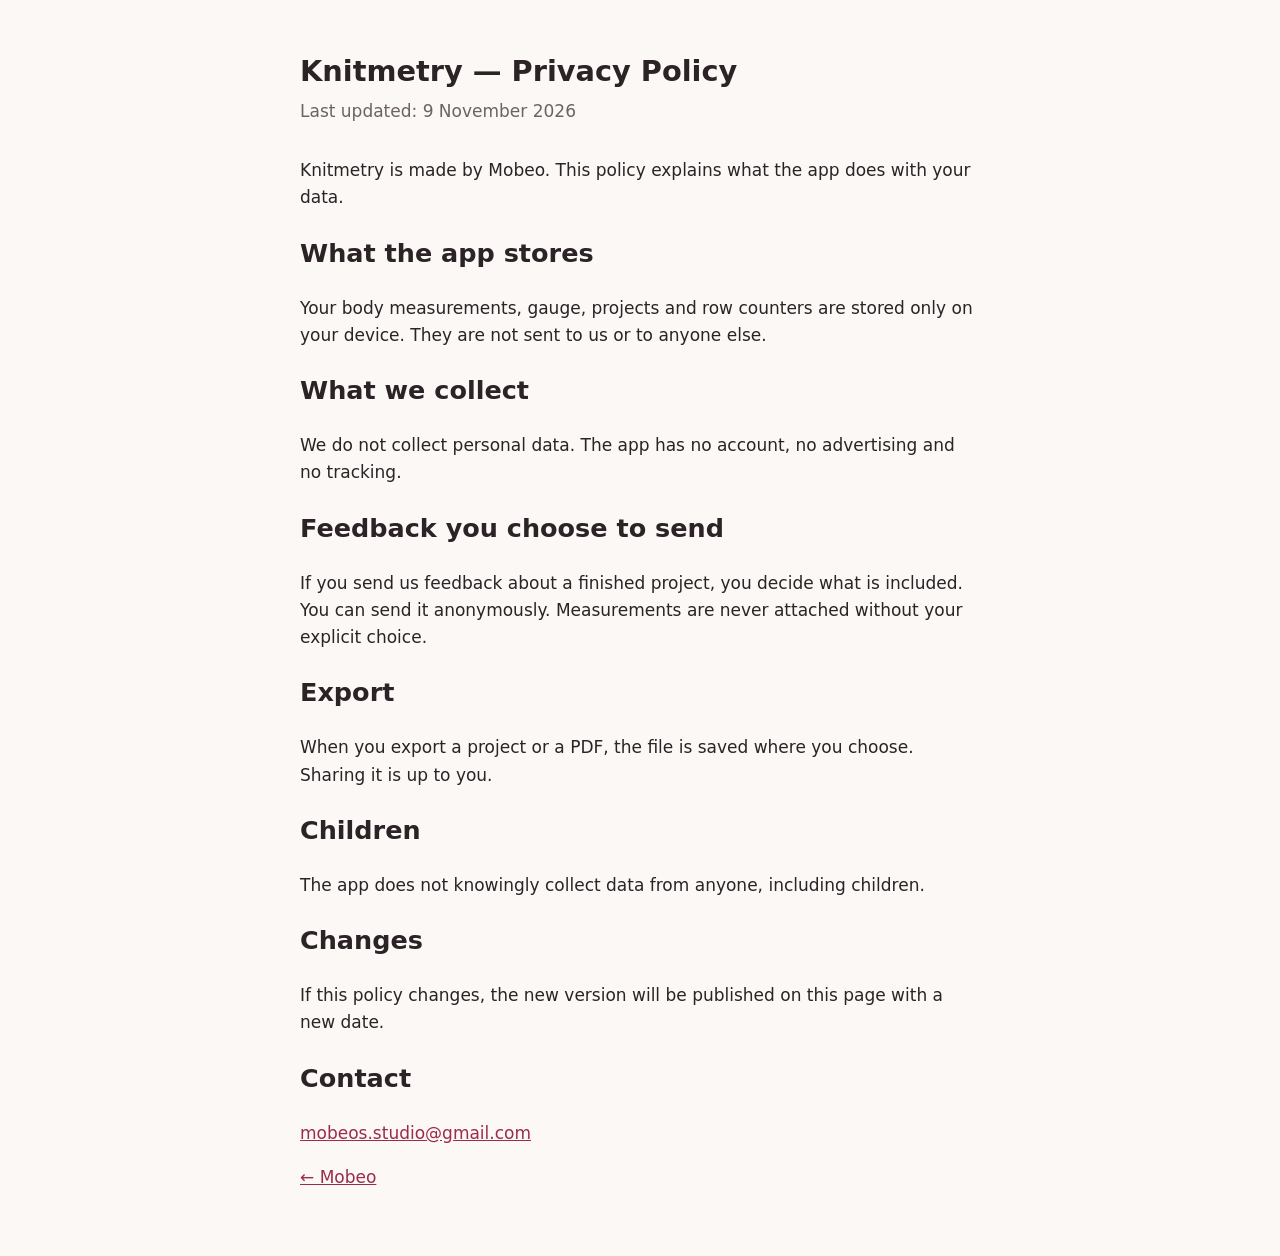
==== privacy.html @ 59f1bfa9 "Create privacy.html" ====
<!doctype html>
<html lang="en">
<head>
<meta charset="utf-8">
<meta name="viewport" content="width=device-width, initial-scale=1">
<title>Knitmetry Privacy</title>
<meta name="description" content="Privacy policy of the Knitmetry app by Mobeo.">
<style>
  :root { --bg:#fbf8f6; --fg:#2b2326; --muted:#6d6266; --accent:#9b2c4a; }
  @media (prefers-color-scheme: dark) { :root { --bg:#1d1a1b; --fg:#efe9eb; --muted:#b3a8ac; --accent:#e07a96; } }
  body { margin:0; background:var(--bg); color:var(--fg); font:17px/1.6 system-ui, -apple-system, "Segoe UI", sans-serif; }
  main { max-width:680px; margin:0 auto; padding:48px 16px; }
  h1 { font-size:1.8rem; margin:0 0 4px; }
  .date { color:var(--muted); margin:0 0 32px; }
  a { color:var(--accent); }
</style>
</head>
<body>
<main>
  <h1>Knitmetry — Privacy Policy</h1>
  <p class="date">Last updated: 9 November 2026</p>

  <p>Knitmetry is made by Mobeo. This policy explains what the app does with your data.</p>

  <h2>What the app stores</h2>
  <p>Your body measurements, gauge, projects and row counters are stored only on your device.
  They are not sent to us or to anyone else.</p>

  <h2>What we collect</h2>
  <p>We do not collect personal data. The app has no account, no advertising and no tracking.</p>

  <h2>Feedback you choose to send</h2>
  <p>If you send us feedback about a finished project, you decide what is included. You can send it
  anonymously. Measurements are never attached without your explicit choice.</p>

  <h2>Export</h2>
  <p>When you export a project or a PDF, the file is saved where you choose. Sharing it is up to you.</p>

  <h2>Children</h2>
  <p>The app does not knowingly collect data from anyone, including children.</p>

  <h2>Changes</h2>
  <p>If this policy changes, the new version will be published on this page with a new date.</p>

  <h2>Contact</h2>
  <p><a href="mailto:mobeos.studio@gmail.com">mobeos.studio@gmail.com</a></p>

  <p><a href="index.html">← Mobeo</a></p>
</main>
</body>
</html>
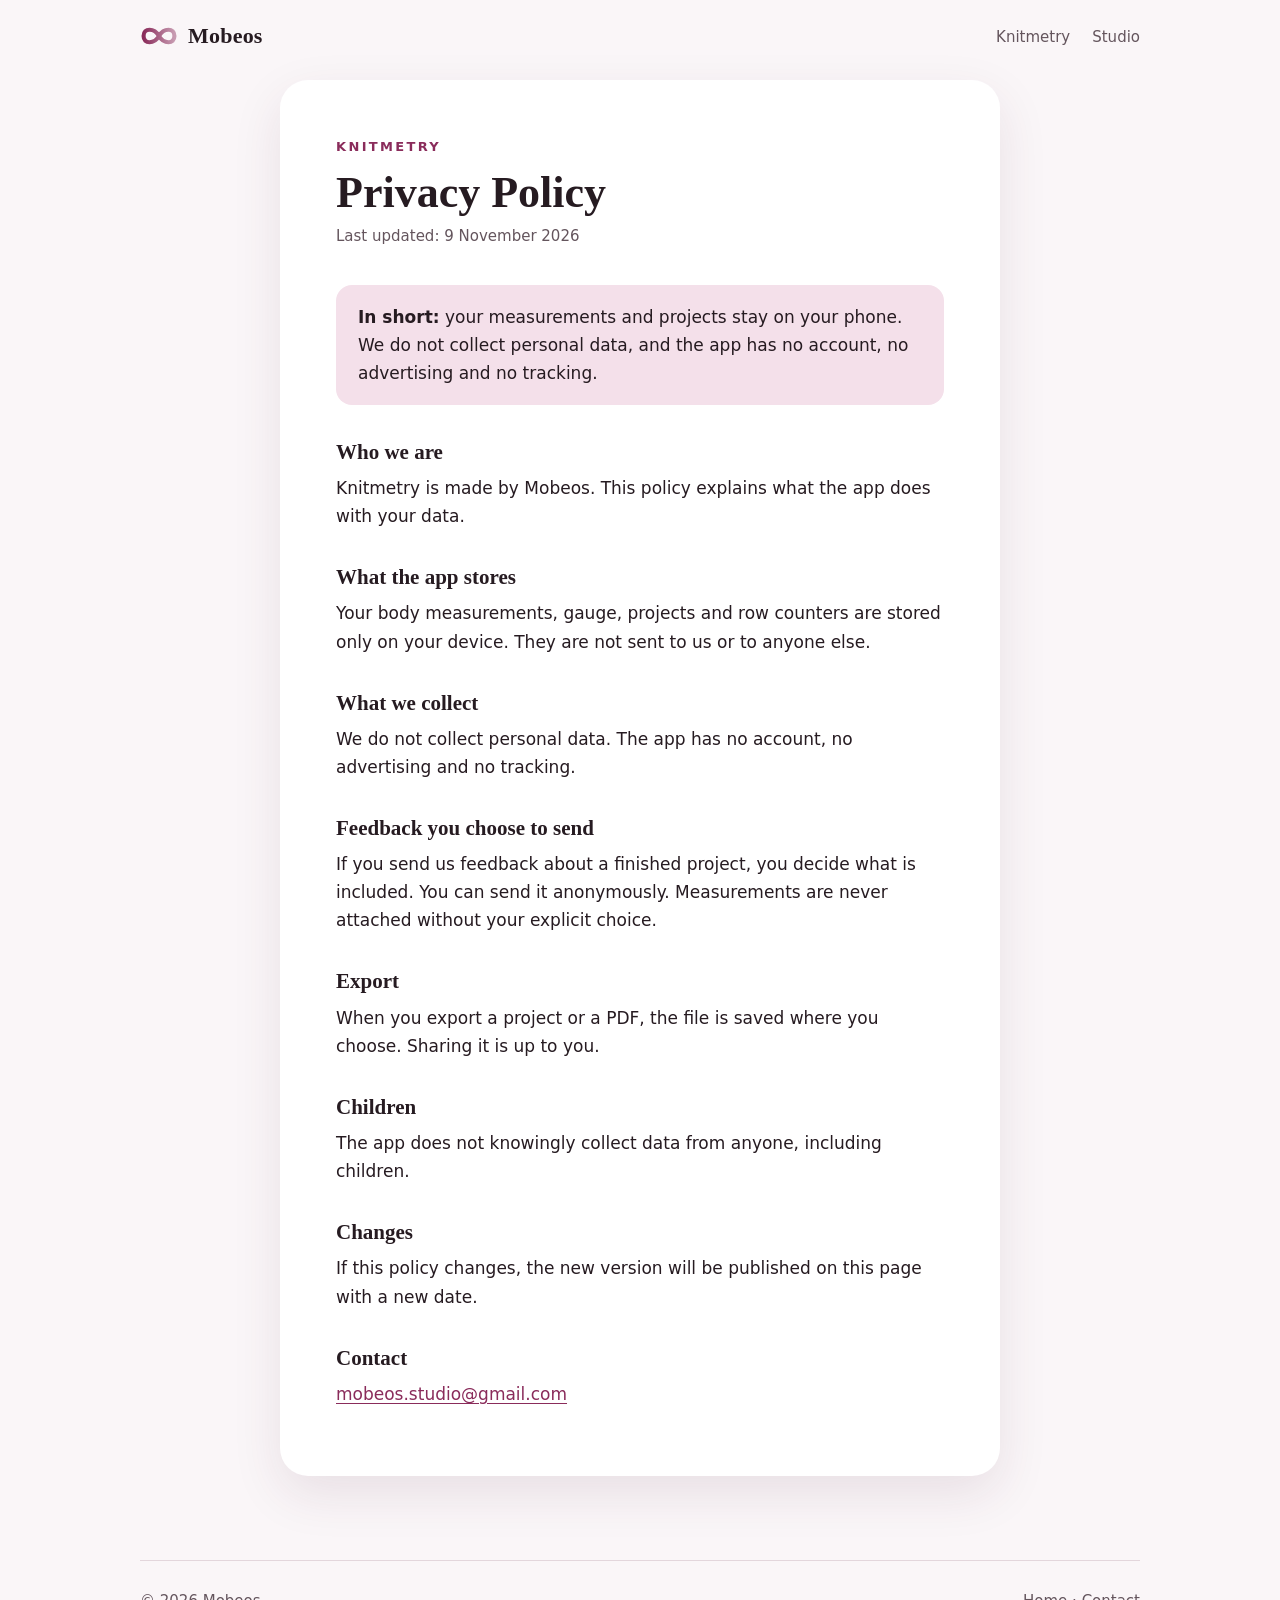
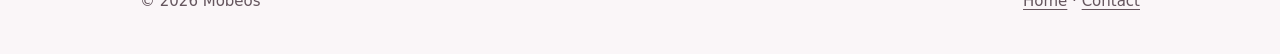
==== commit a297c8f4: "Update privacy.html" ====
--- a/privacy.html
+++ b/privacy.html
@@ -4,48 +4,63 @@
 <meta charset="utf-8">
 <meta name="viewport" content="width=device-width, initial-scale=1">
 <title>Knitmetry Privacy</title>
-<meta name="description" content="Privacy policy of the Knitmetry app by Mobeo.">
-<style>
-  :root { --bg:#fbf8f6; --fg:#2b2326; --muted:#6d6266; --accent:#9b2c4a; }
-  @media (prefers-color-scheme: dark) { :root { --bg:#1d1a1b; --fg:#efe9eb; --muted:#b3a8ac; --accent:#e07a96; } }
-  body { margin:0; background:var(--bg); color:var(--fg); font:17px/1.6 system-ui, -apple-system, "Segoe UI", sans-serif; }
-  main { max-width:680px; margin:0 auto; padding:48px 16px; }
-  h1 { font-size:1.8rem; margin:0 0 4px; }
-  .date { color:var(--muted); margin:0 0 32px; }
-  a { color:var(--accent); }
-</style>
+<meta name="description" content="Privacy policy of the Knitmetry app by Mobeos.">
+<meta name="theme-color" content="#8A2C5B">
+<link rel="icon" href="data:image/svg+xml,%3Csvg xmlns='http://www.w3.org/2000/svg' viewBox='0 0 64 40'%3E%3Cpath d='M32 20C24 6 6 6 6 20s18 14 26 0 26-14 26 0-18 14-26 0Z' fill='none' stroke='%238A2C5B' stroke-width='7' stroke-linecap='round'/%3E%3C/svg%3E">
+<link rel="stylesheet" href="style.css">
 </head>
 <body>
-<main>
-  <h1>Knitmetry — Privacy Policy</h1>
-  <p class="date">Last updated: 9 November 2026</p>
+<div class="wrap">
+  <header class="top">
+    <a class="brand" href="./" aria-label="Mobeos home">
+      <svg viewBox="0 0 64 40" aria-hidden="true">
+        <defs><linearGradient id="g" x1="0" x2="1"><stop offset="0" stop-color="var(--accent)"/><stop offset="1" stop-color="var(--accent)" stop-opacity=".45"/></linearGradient></defs>
+        <path d="M32 20C24 6 6 6 6 20s18 14 26 0 26-14 26 0-18 14-26 0Z" fill="none" stroke="url(#g)" stroke-width="7" stroke-linecap="round"/>
+      </svg>
+      Mobeos
+    </a>
+    <nav><a href="./#knitmetry">Knitmetry</a><a href="./#studio">Studio</a></nav>
+  </header>
 
-  <p>Knitmetry is made by Mobeo. This policy explains what the app does with your data.</p>
+  <main class="doc">
+    <p class="kicker">Knitmetry</p>
+    <h1>Privacy Policy</h1>
+    <p class="date">Last updated: 9 November 2026</p>
 
-  <h2>What the app stores</h2>
-  <p>Your body measurements, gauge, projects and row counters are stored only on your device.
-  They are not sent to us or to anyone else.</p>
+    <p class="summary"><strong>In short:</strong> your measurements and projects stay on your phone. We do not collect
+      personal data, and the app has no account, no advertising and no tracking.</p>
 
-  <h2>What we collect</h2>
-  <p>We do not collect personal data. The app has no account, no advertising and no tracking.</p>
+    <h2>Who we are</h2>
+    <p>Knitmetry is made by Mobeos. This policy explains what the app does with your data.</p>
 
-  <h2>Feedback you choose to send</h2>
-  <p>If you send us feedback about a finished project, you decide what is included. You can send it
-  anonymously. Measurements are never attached without your explicit choice.</p>
+    <h2>What the app stores</h2>
+    <p>Your body measurements, gauge, projects and row counters are stored only on your device.
+      They are not sent to us or to anyone else.</p>
 
-  <h2>Export</h2>
-  <p>When you export a project or a PDF, the file is saved where you choose. Sharing it is up to you.</p>
+    <h2>What we collect</h2>
+    <p>We do not collect personal data. The app has no account, no advertising and no tracking.</p>
 
-  <h2>Children</h2>
-  <p>The app does not knowingly collect data from anyone, including children.</p>
+    <h2>Feedback you choose to send</h2>
+    <p>If you send us feedback about a finished project, you decide what is included. You can send it
+      anonymously. Measurements are never attached without your explicit choice.</p>
 
-  <h2>Changes</h2>
-  <p>If this policy changes, the new version will be published on this page with a new date.</p>
+    <h2>Export</h2>
+    <p>When you export a project or a PDF, the file is saved where you choose. Sharing it is up to you.</p>
 
-  <h2>Contact</h2>
-  <p><a href="mailto:mobeos.studio@gmail.com">mobeos.studio@gmail.com</a></p>
+    <h2>Children</h2>
+    <p>The app does not knowingly collect data from anyone, including children.</p>
 
-  <p><a href="index.html">← Mobeo</a></p>
-</main>
+    <h2>Changes</h2>
+    <p>If this policy changes, the new version will be published on this page with a new date.</p>
+
+    <h2>Contact</h2>
+    <p><a href="mailto:mobeos.studio@gmail.com">mobeos.studio@gmail.com</a></p>
+  </main>
+
+  <footer>
+    <span>© 2026 Mobeos</span>
+    <span><a href="./">Home</a> · <a href="mailto:mobeos.studio@gmail.com">Contact</a></span>
+  </footer>
+</div>
 </body>
 </html>
--- a/style.css
+++ b/style.css
@@ -0,0 +1,87 @@
+:root {
+  --bg: #FAF6F8; --surface: #FFFFFF; --surface-alt: #F2EAEE; --text: #261B21; --muted: #64555D;
+  --border: #E3D6DC; --accent: #8A2C5B; --on-accent: #FFFFFF; --accent-soft: #F4E0EA; --shadow: rgba(80, 30, 55, .10);
+  --serif: Georgia, "Noto Serif", "Times New Roman", serif;
+  --sans: "Segoe UI", system-ui, -apple-system, Roboto, "Helvetica Neue", Arial, sans-serif;
+  --stitch: url("data:image/svg+xml,%3Csvg xmlns='http://www.w3.org/2000/svg' width='28' height='24' viewBox='0 0 28 24'%3E%3Cpath d='M3 3 Q8 14 14 21 Q20 14 25 3' fill='none' stroke='%238A2C5B' stroke-opacity='.10' stroke-width='3' stroke-linecap='round'/%3E%3C/svg%3E");
+}
+@media (prefers-color-scheme: dark) {
+  :root {
+    --bg: #161114; --surface: #21191D; --surface-alt: #2A2026; --text: #F3E9EE; --muted: #BBA8B2;
+    --border: #40323A; --accent: #EE97BF; --on-accent: #33101F; --accent-soft: #3D2230; --shadow: rgba(0, 0, 0, .35);
+    --stitch: url("data:image/svg+xml,%3Csvg xmlns='http://www.w3.org/2000/svg' width='28' height='24' viewBox='0 0 28 24'%3E%3Cpath d='M3 3 Q8 14 14 21 Q20 14 25 3' fill='none' stroke='%23EE97BF' stroke-opacity='.10' stroke-width='3' stroke-linecap='round'/%3E%3C/svg%3E");
+  }
+}
+* { box-sizing: border-box; }
+html { -webkit-text-size-adjust: 100%; }
+body { margin: 0; background: var(--bg); color: var(--text); font: 17px/1.65 var(--sans); }
+a { color: var(--accent); text-underline-offset: 3px; }
+.wrap { max-width: 1040px; margin: 0 auto; padding: 0 20px; }
+
+/* шапка */
+.top { display: flex; align-items: center; justify-content: space-between; padding: 22px 0; }
+.brand { display: flex; align-items: center; gap: 10px; color: var(--text); text-decoration: none;
+  font: 700 22px/1 var(--serif); letter-spacing: .01em; }
+.brand svg { width: 38px; height: 24px; }
+.top nav a { color: var(--muted); text-decoration: none; font-size: 15px; margin-left: 22px; }
+.top nav a:hover { color: var(--accent); }
+
+/* первый экран */
+.hero { position: relative; overflow: hidden; border-radius: 28px; background: var(--surface);
+  box-shadow: 0 18px 50px var(--shadow); padding: 72px 56px; margin-top: 8px; }
+.hero::after { content: ""; position: absolute; inset: 0 0 0 55%; background: var(--stitch);
+  -webkit-mask-image: linear-gradient(90deg, transparent, #000 40%); mask-image: linear-gradient(90deg, transparent, #000 40%); }
+.hero > * { position: relative; z-index: 1; }
+.kicker { font-size: 13px; font-weight: 700; letter-spacing: .18em; text-transform: uppercase; color: var(--accent); margin: 0; }
+.hero h1 { font: 700 clamp(38px, 6vw, 64px)/1.05 var(--serif); letter-spacing: -.015em; margin: 14px 0 18px; max-width: 13ch; }
+.hero h1 em { font-style: italic; color: var(--accent); }
+.lead { font-size: 19px; color: var(--muted); max-width: 46ch; margin: 0 0 30px; }
+.badge { display: inline-flex; align-items: center; gap: 10px; background: var(--accent); color: var(--on-accent);
+  border-radius: 999px; padding: 12px 22px; font-weight: 600; font-size: 15px; text-decoration: none; }
+.badge small { opacity: .8; font-weight: 400; }
+
+/* приложение */
+section { margin: 84px 0; }
+.section-title { font: 700 clamp(28px, 4vw, 38px)/1.15 var(--serif); margin: 0 0 10px; }
+.section-lead { color: var(--muted); margin: 0 0 34px; max-width: 56ch; }
+.cards { display: grid; grid-template-columns: repeat(3, 1fr); gap: 18px; }
+.card { background: var(--surface); border: 1px solid var(--border); border-radius: 20px; padding: 26px 24px; }
+.card .ico { width: 46px; height: 46px; border-radius: 14px; background: var(--accent-soft); color: var(--accent);
+  display: grid; place-items: center; margin-bottom: 16px; }
+.card .ico svg { width: 24px; height: 24px; }
+.card h3 { font: 700 20px/1.25 var(--serif); margin: 0 0 8px; }
+.card p { margin: 0; color: var(--muted); font-size: 16px; }
+
+.garments { display: flex; flex-wrap: wrap; gap: 10px; margin-top: 26px; padding: 0; list-style: none; }
+.garments li { background: var(--surface-alt); border-radius: 999px; padding: 7px 16px; font-size: 15px; }
+
+/* студия */
+.studio { display: grid; grid-template-columns: 1fr 1.3fr; gap: 40px; align-items: center;
+  background: var(--accent-soft); border-radius: 28px; padding: 48px; }
+.studio svg { width: 100%; max-width: 280px; height: auto; justify-self: center; }
+.studio p { margin: 0 0 12px; }
+
+/* подвал */
+footer { border-top: 1px solid var(--border); margin-top: 84px; padding: 28px 0 40px; color: var(--muted); font-size: 15px;
+  display: flex; flex-wrap: wrap; gap: 12px 24px; justify-content: space-between; }
+footer a { color: var(--muted); }
+
+/* политика */
+.doc { max-width: 720px; background: var(--surface); border-radius: 28px; box-shadow: 0 18px 50px var(--shadow);
+  padding: 56px; margin: 8px auto 0; }
+.doc h1 { font: 700 clamp(32px, 5vw, 44px)/1.1 var(--serif); margin: 10px 0 6px; }
+.doc .date { color: var(--muted); margin: 0 0 36px; font-size: 15px; }
+.doc h2 { font: 700 21px/1.3 var(--serif); margin: 34px 0 8px; }
+.doc p { margin: 0 0 12px; }
+.doc .summary { background: var(--accent-soft); border-radius: 16px; padding: 18px 22px; margin-bottom: 8px; }
+
+@media (max-width: 760px) {
+  .hero { padding: 44px 24px; border-radius: 22px; }
+  .hero::after { inset: 55% 0 0 0; -webkit-mask-image: linear-gradient(180deg, transparent, #000 60%); mask-image: linear-gradient(180deg, transparent, #000 60%); }
+  .cards { grid-template-columns: 1fr; }
+  .studio { grid-template-columns: 1fr; padding: 32px 24px; }
+  .studio svg { max-width: 200px; }
+  .doc { padding: 34px 22px; border-radius: 22px; }
+  .top nav a { margin-left: 14px; }
+  section { margin: 60px 0; }
+}
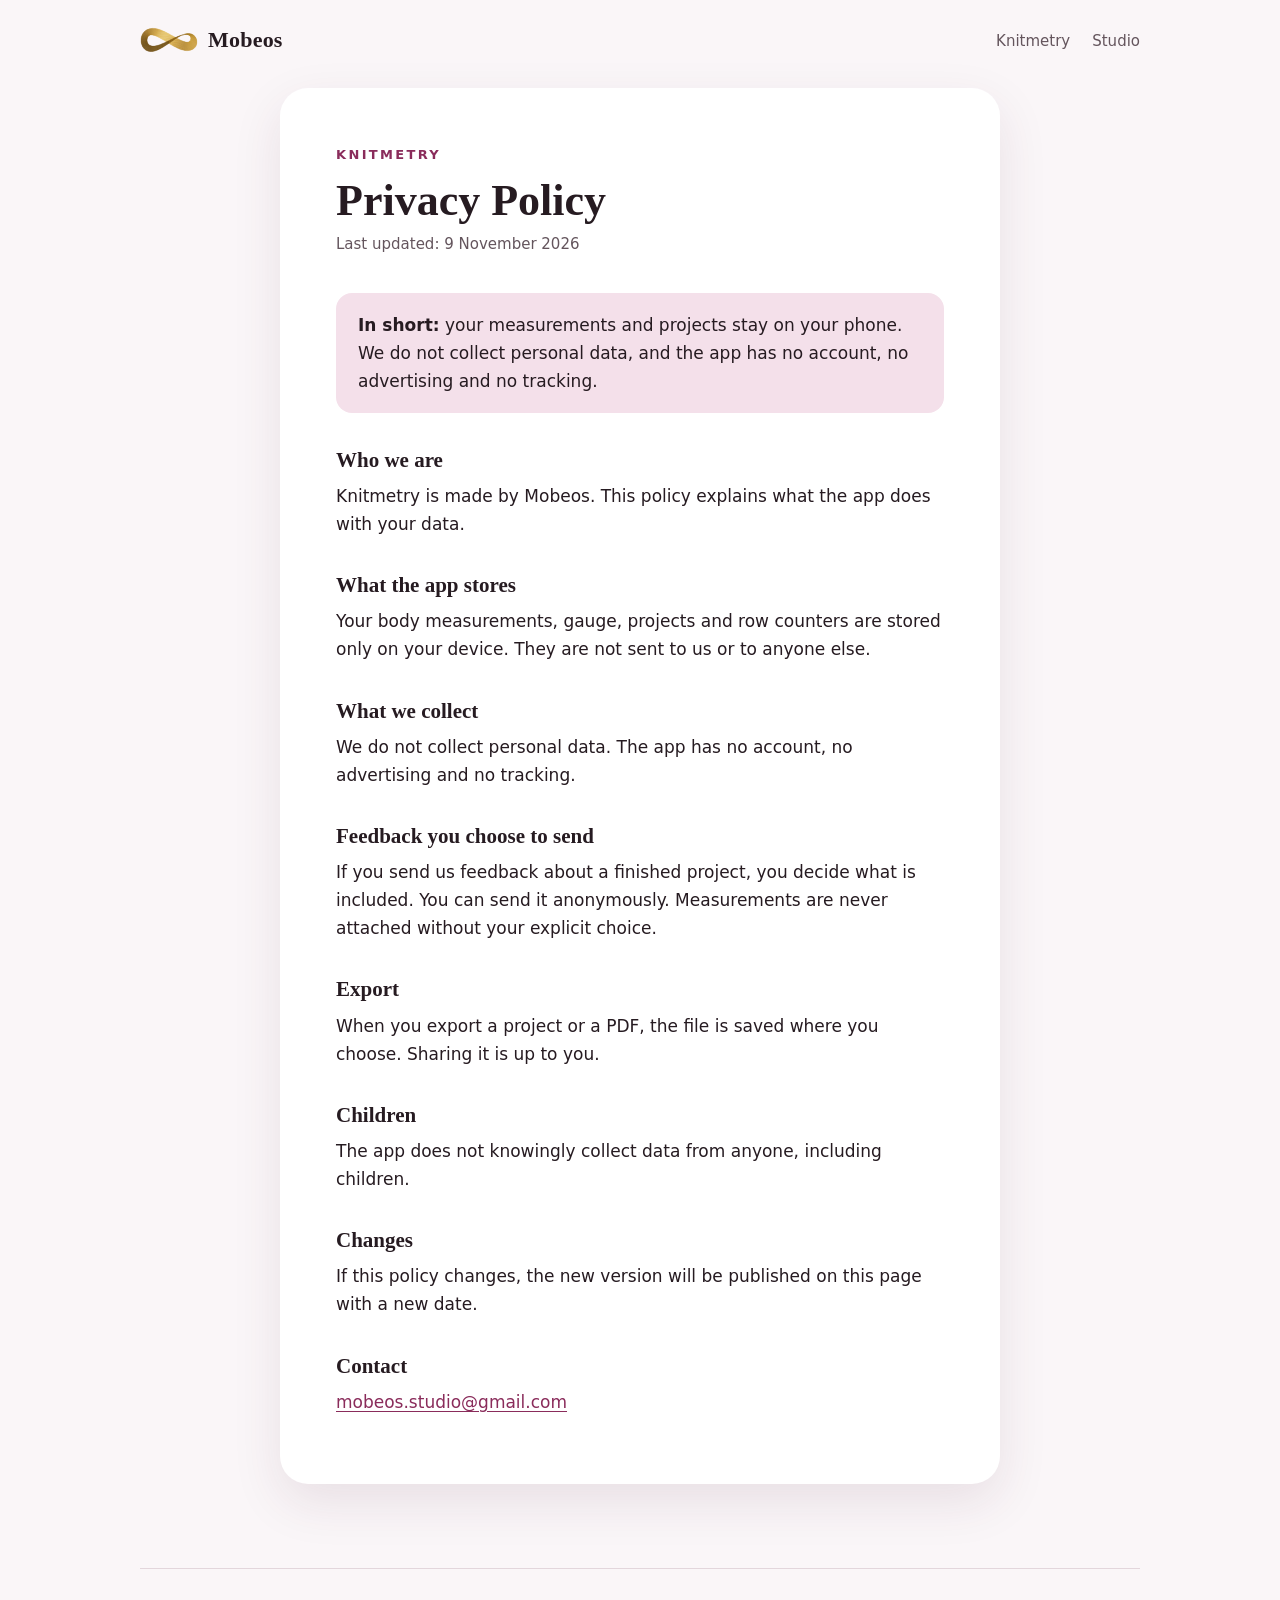
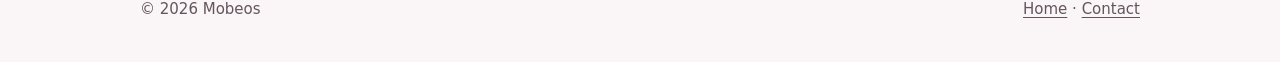
==== commit 79b8114b: "Update privacy.html" ====
--- a/privacy.html
+++ b/privacy.html
@@ -6,17 +6,14 @@
 <title>Knitmetry Privacy</title>
 <meta name="description" content="Privacy policy of the Knitmetry app by Mobeos.">
 <meta name="theme-color" content="#8A2C5B">
-<link rel="icon" href="data:image/svg+xml,%3Csvg xmlns='http://www.w3.org/2000/svg' viewBox='0 0 64 40'%3E%3Cpath d='M32 20C24 6 6 6 6 20s18 14 26 0 26-14 26 0-18 14-26 0Z' fill='none' stroke='%238A2C5B' stroke-width='7' stroke-linecap='round'/%3E%3C/svg%3E">
+<link rel="icon" href="logo.svg" type="image/svg+xml">
 <link rel="stylesheet" href="style.css">
 </head>
 <body>
 <div class="wrap">
   <header class="top">
     <a class="brand" href="./" aria-label="Mobeos home">
-      <svg viewBox="0 0 64 40" aria-hidden="true">
-        <defs><linearGradient id="g" x1="0" x2="1"><stop offset="0" stop-color="var(--accent)"/><stop offset="1" stop-color="var(--accent)" stop-opacity=".45"/></linearGradient></defs>
-        <path d="M32 20C24 6 6 6 6 20s18 14 26 0 26-14 26 0-18 14-26 0Z" fill="none" stroke="url(#g)" stroke-width="7" stroke-linecap="round"/>
-      </svg>
+      <img src="logo.svg" alt="" width="58" height="36">
       Mobeos
     </a>
     <nav><a href="./#knitmetry">Knitmetry</a><a href="./#studio">Studio</a></nav>
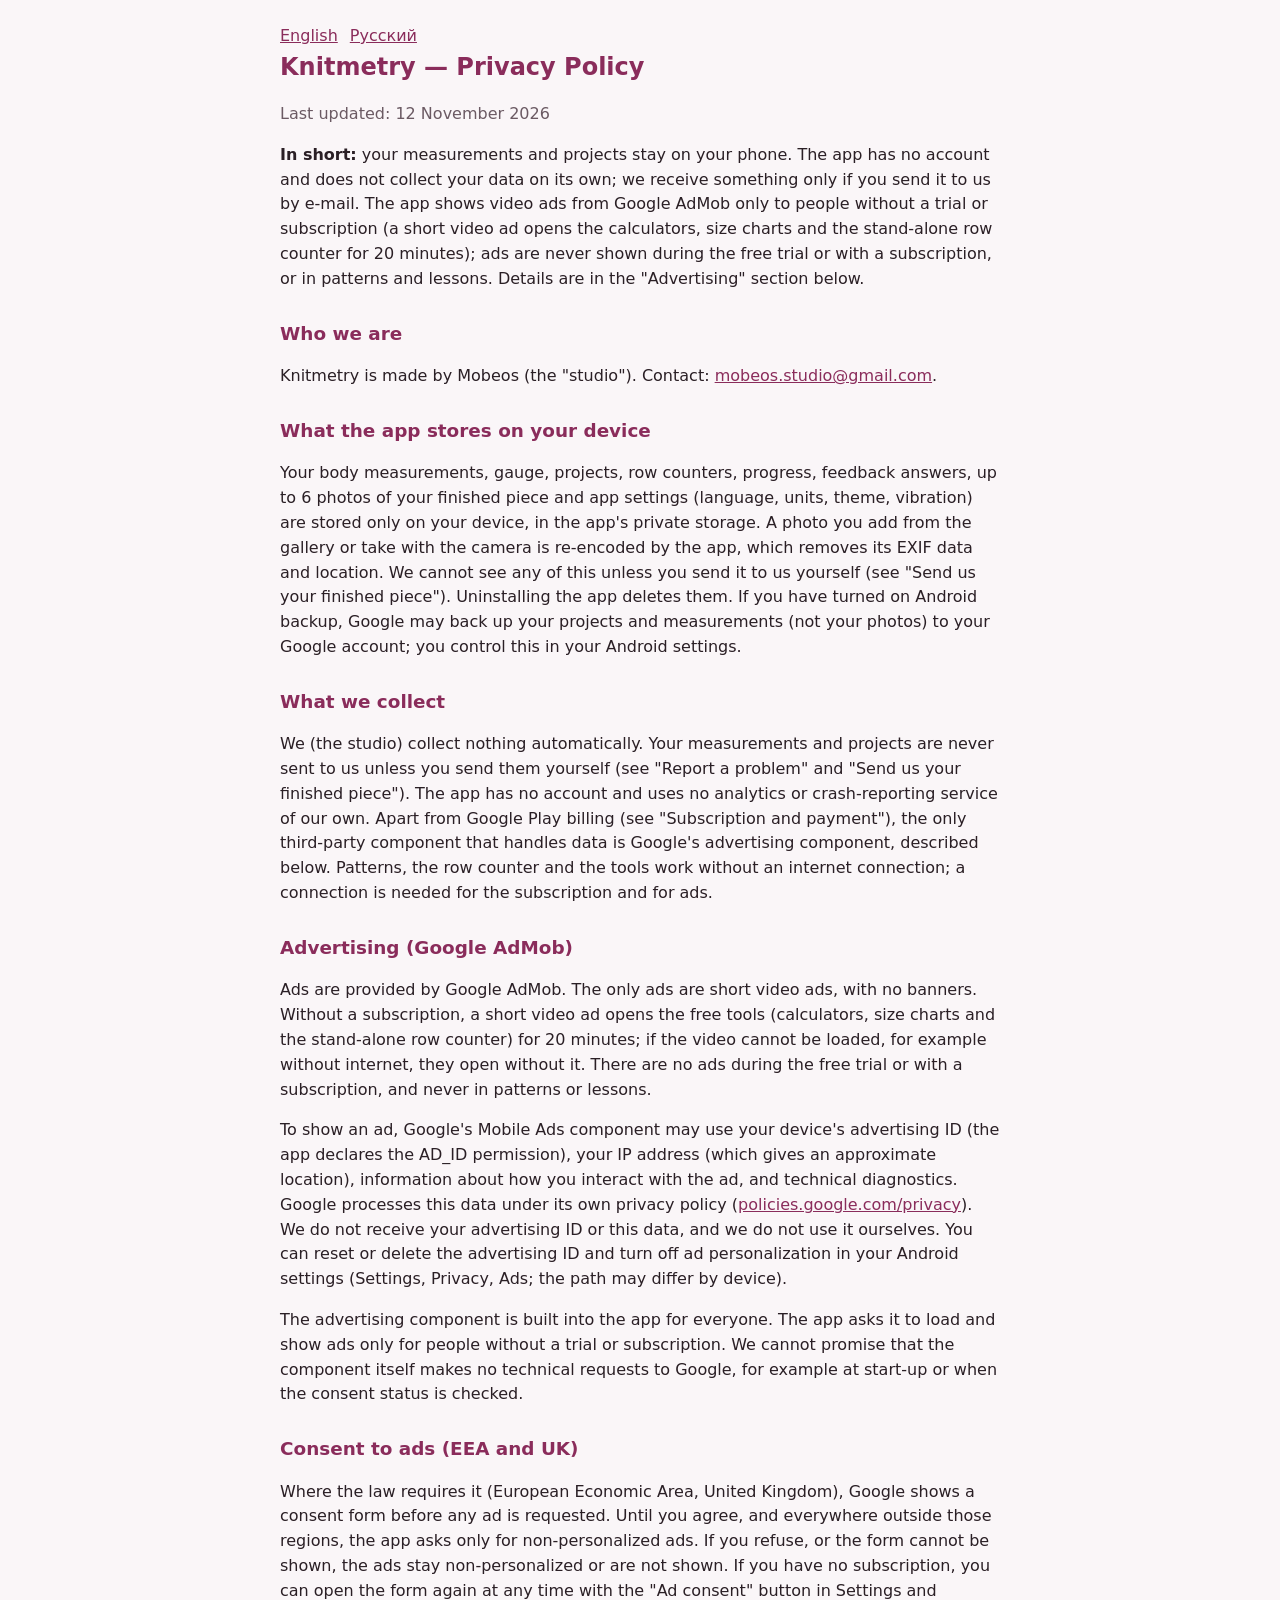
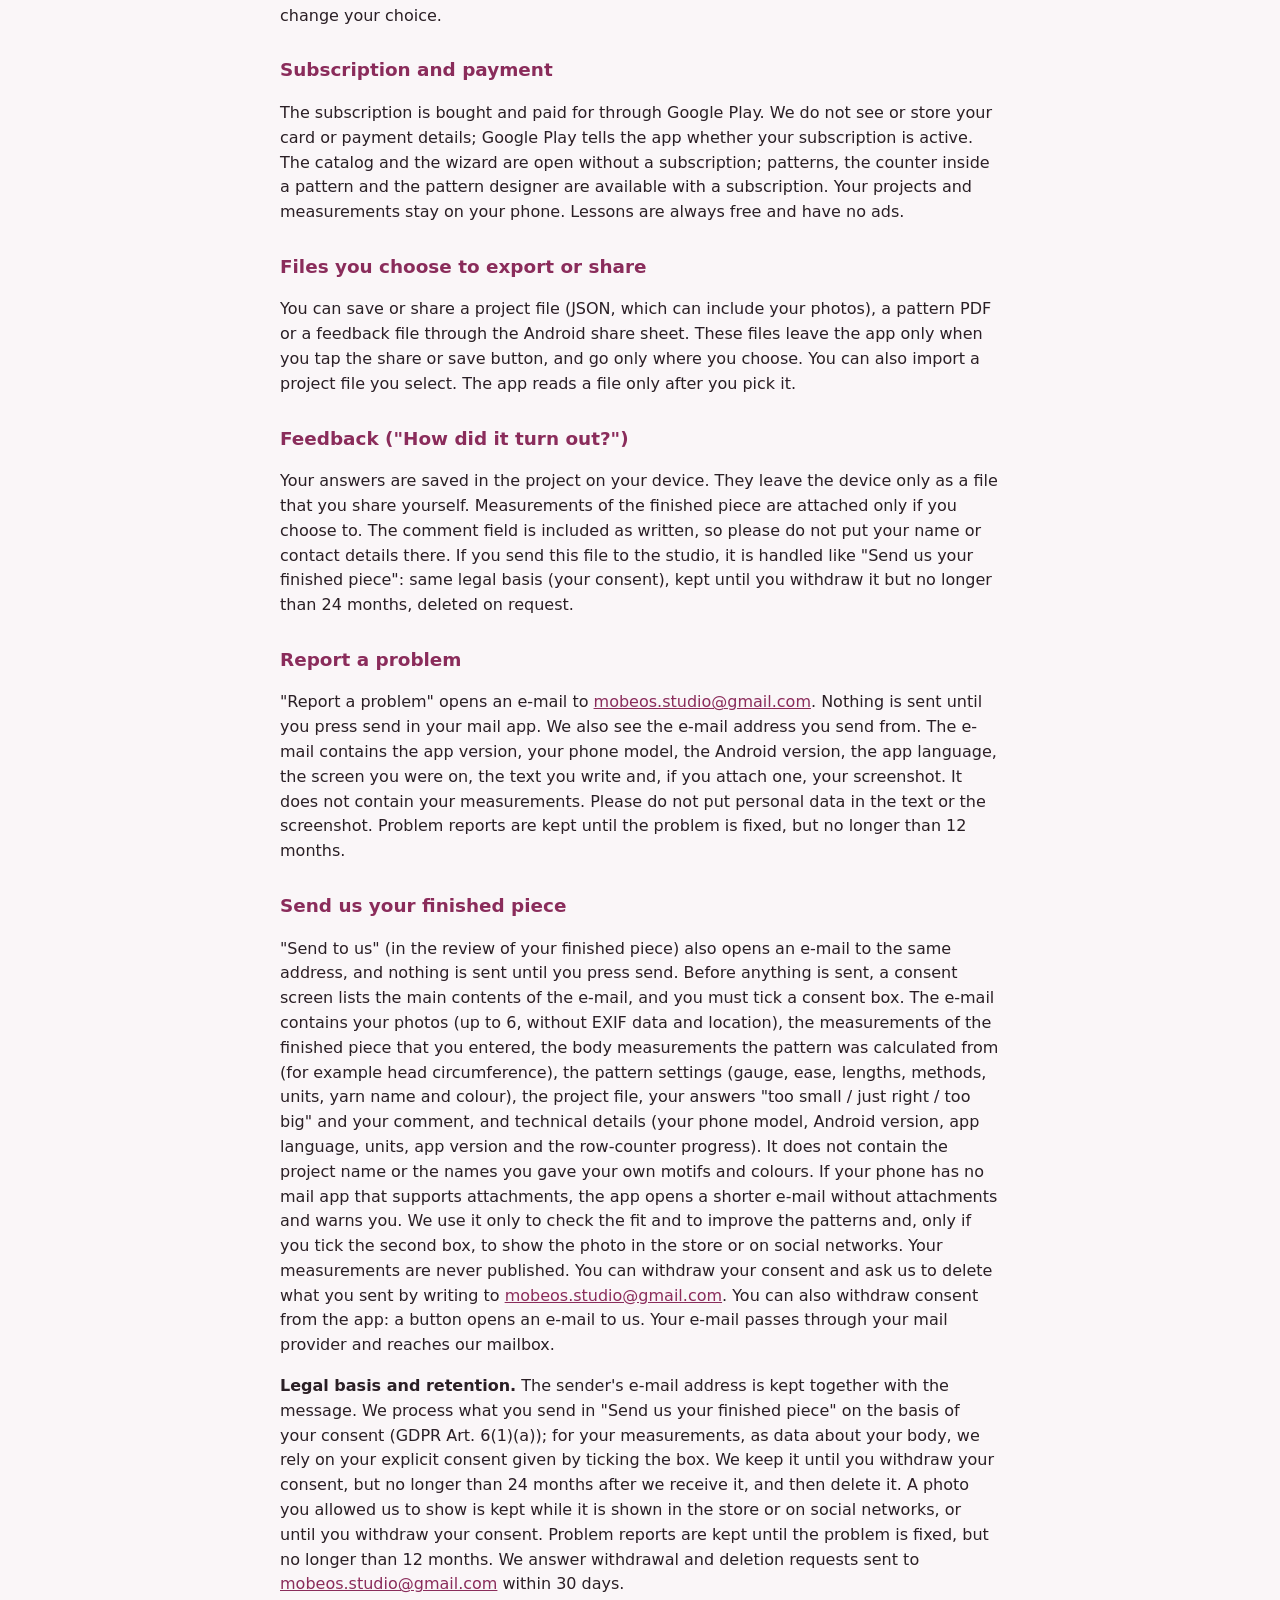
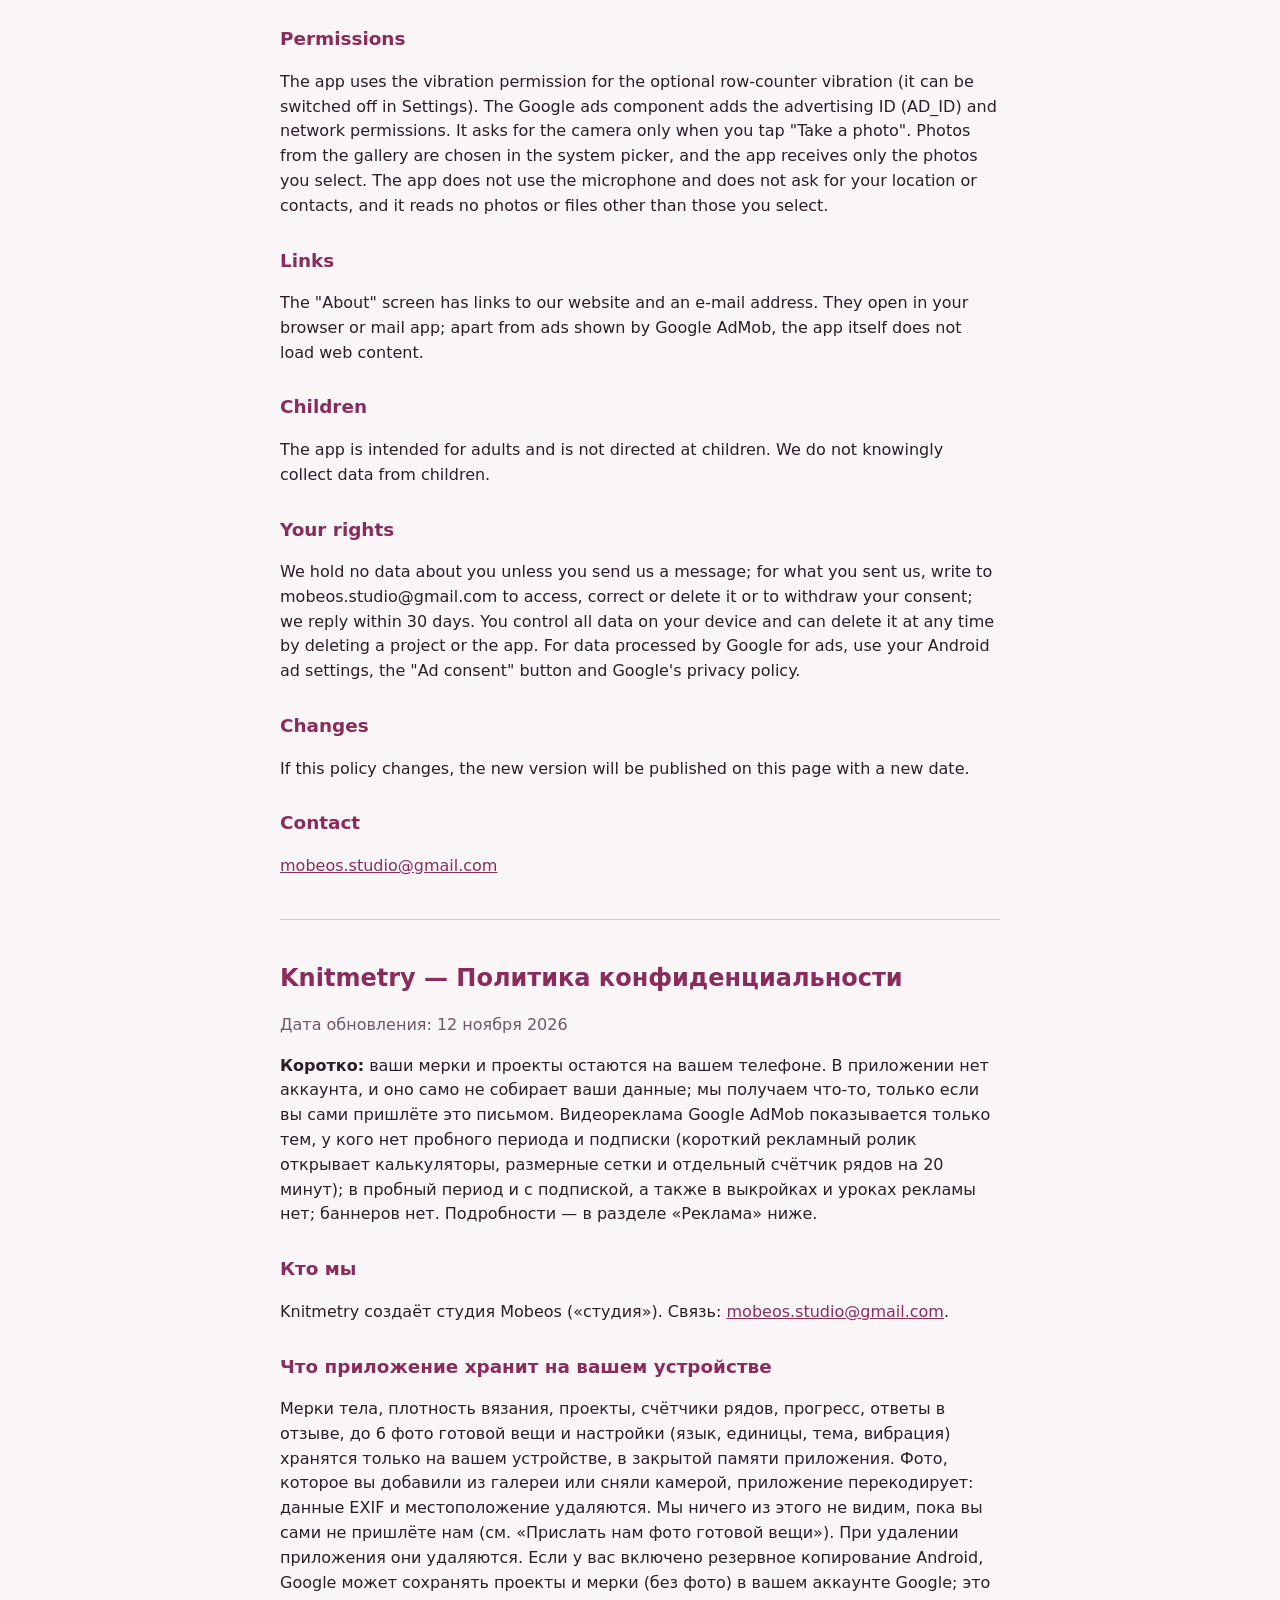
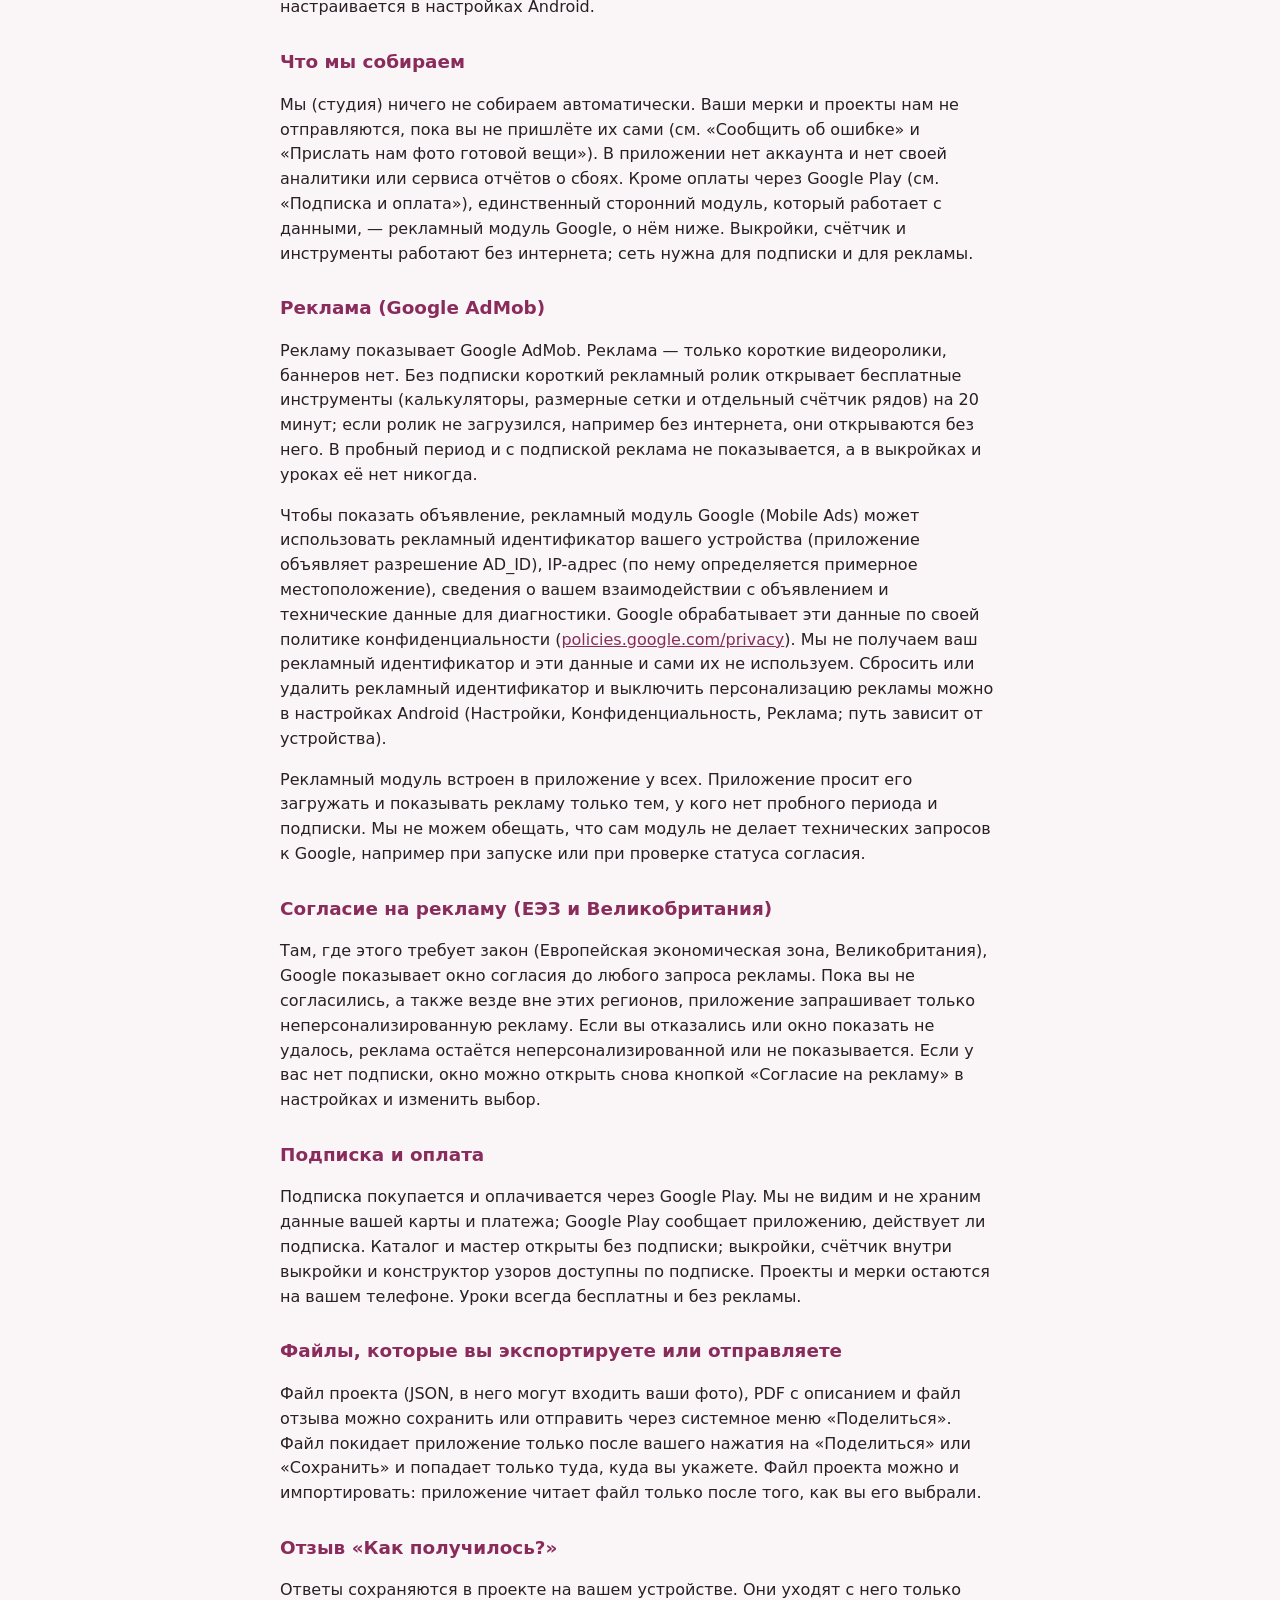
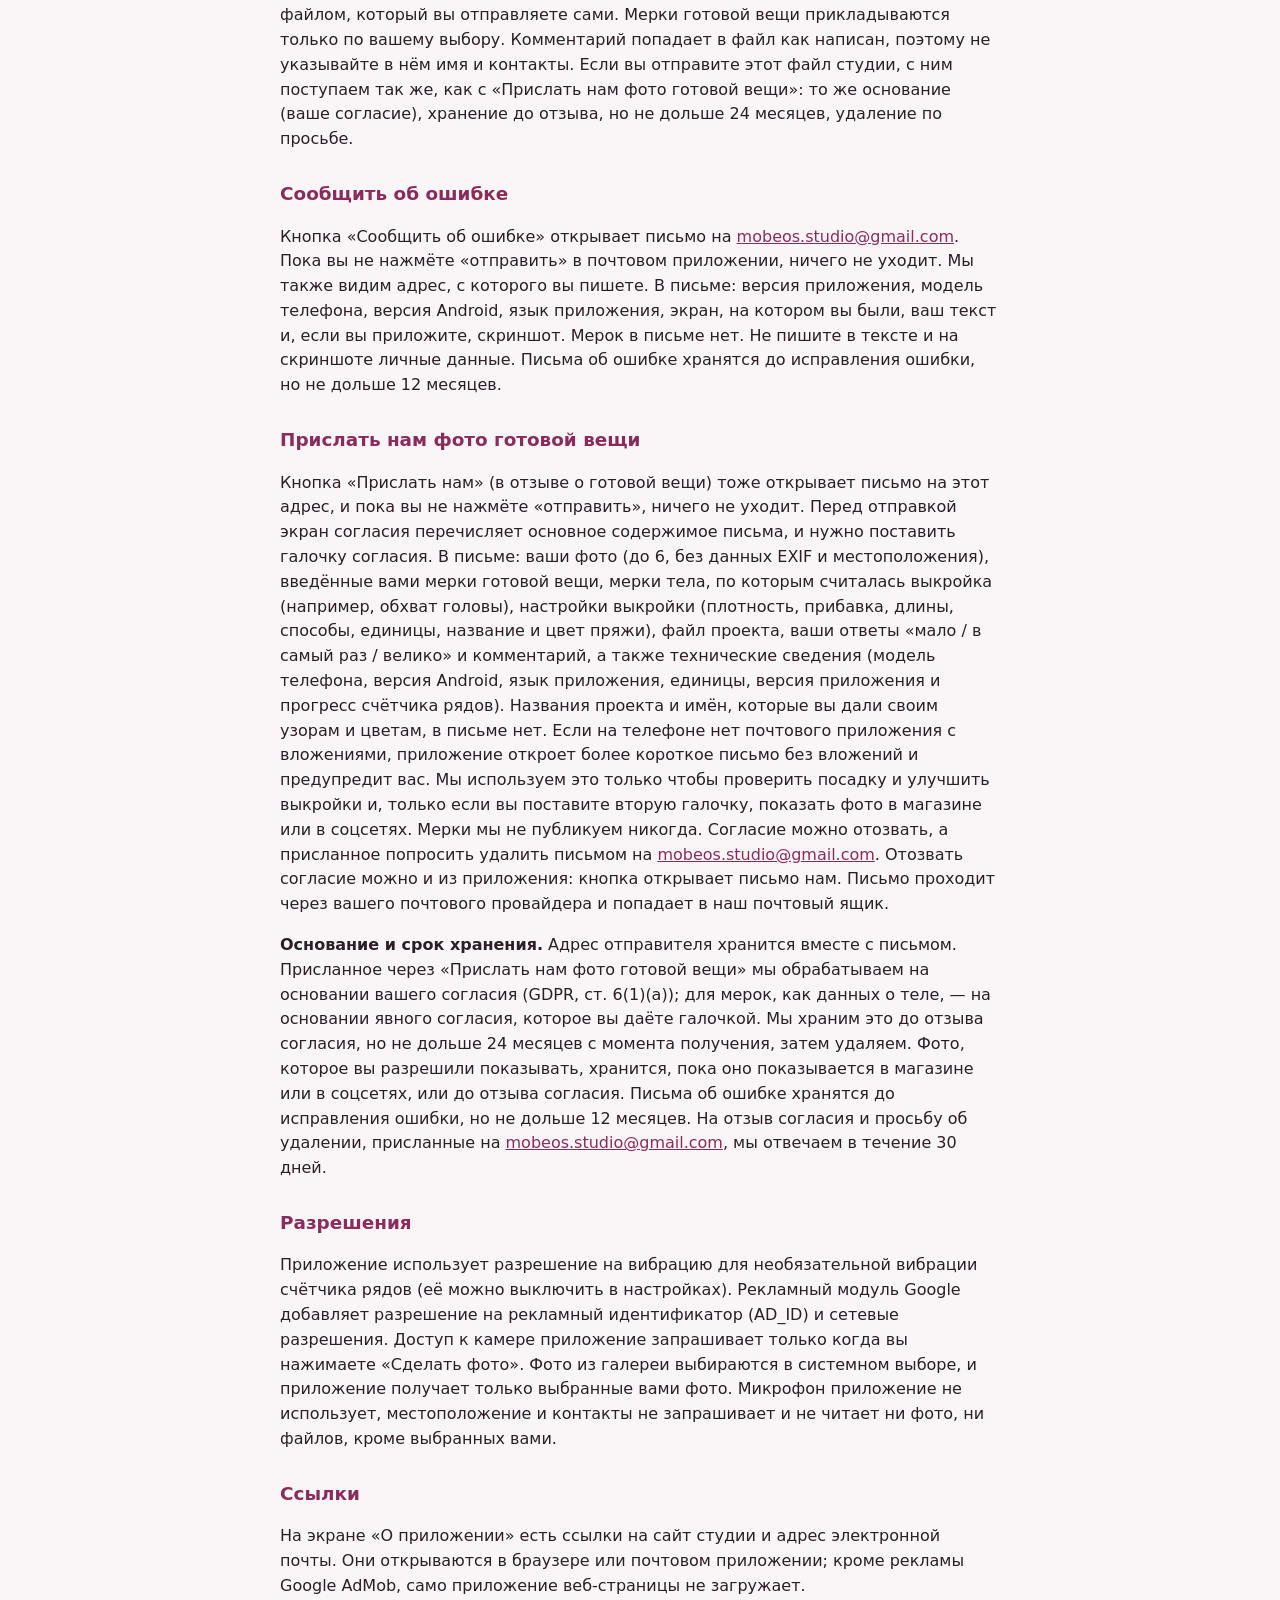
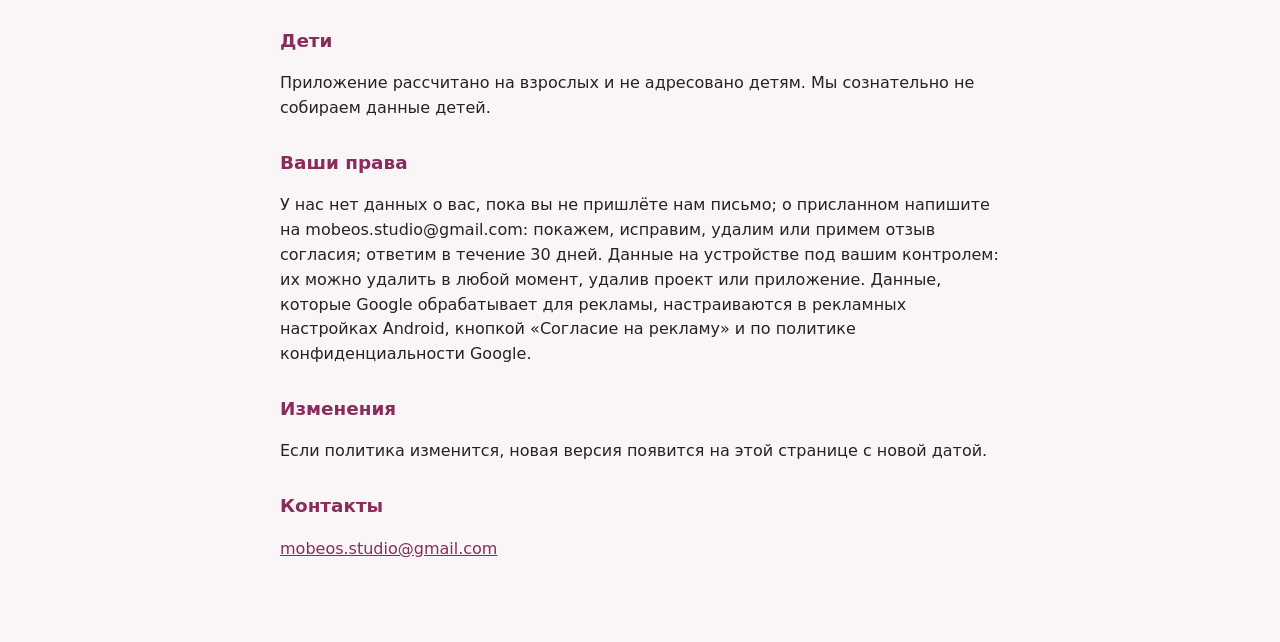
==== commit 3f49ce9b: "Privacy policy and home page: ads (AdMob rewarded video), subscription via Google Play, 12 Nov 2026" ====
--- a/privacy.html
+++ b/privacy.html
@@ -3,61 +3,140 @@
 <head>
 <meta charset="utf-8">
 <meta name="viewport" content="width=device-width, initial-scale=1">
-<title>Knitmetry Privacy</title>
+<title>Knitmetry — Privacy Policy / Политика конфиденциальности</title>
 <meta name="description" content="Privacy policy of the Knitmetry app by Mobeos.">
-<meta name="theme-color" content="#8A2C5B">
-<link rel="icon" href="logo.svg" type="image/svg+xml">
-<link rel="stylesheet" href="style.css">
+<style>
+  :root { --berry:#8A2C5B; --bg:#FAF6F8; --text:#2A1F25; --muted:#6B5A63; }
+  @media (prefers-color-scheme: dark) { :root { --bg:#161114; --text:#F1E9ED; --muted:#B7A6AE; --berry:#D98AB1; } }
+  body { margin:0; background:var(--bg); color:var(--text); font:16px/1.55 system-ui,-apple-system,"Segoe UI",Roboto,sans-serif; }
+  main { max-width:720px; margin:0 auto; padding:24px 16px 64px; }
+  h1 { color:var(--berry); margin:0 0 4px; }
+  h2 { color:var(--berry); margin-top:28px; font-size:1.15rem; }
+  .muted { color:var(--muted); }
+  nav a { margin-right:12px; }
+  a { color:var(--berry); }
+  hr { border:0; border-top:1px solid var(--muted); opacity:.3; margin:40px 0; }
+</style>
 </head>
 <body>
-<div class="wrap">
-  <header class="top">
-    <a class="brand" href="./" aria-label="Mobeos home">
-      <img src="logo.svg" alt="" width="58" height="36">
-      Mobeos
-    </a>
-    <nav><a href="./#knitmetry">Knitmetry</a><a href="./#studio">Studio</a></nav>
-  </header>
+<main>
+<nav><a href="#en">English</a><a href="#ru">Русский</a></nav>
 
-  <main class="doc">
-    <p class="kicker">Knitmetry</p>
-    <h1>Privacy Policy</h1>
-    <p class="date">Last updated: 9 November 2026</p>
+<section id="en">
+<h1>Knitmetry — Privacy Policy</h1>
+<p class="muted">Last updated: 12 November 2026</p>
+<p><strong>In short:</strong> your measurements and projects stay on your phone. The app has no account and does not collect your data on its own; we receive something only if you send it to us by e-mail. The app shows video ads from Google AdMob only to people without a trial or subscription (a short video ad opens the calculators, size charts and the stand-alone row counter for 20 minutes); ads are never shown during the free trial or with a subscription, or in patterns and lessons. Details are in the "Advertising" section below.</p>
 
-    <p class="summary"><strong>In short:</strong> your measurements and projects stay on your phone. We do not collect
-      personal data, and the app has no account, no advertising and no tracking.</p>
+<h2>Who we are</h2>
+<p>Knitmetry is made by Mobeos (the "studio"). Contact: <a href="mailto:mobeos.studio@gmail.com">mobeos.studio@gmail.com</a>.</p>
 
-    <h2>Who we are</h2>
-    <p>Knitmetry is made by Mobeos. This policy explains what the app does with your data.</p>
+<h2>What the app stores on your device</h2>
+<p>Your body measurements, gauge, projects, row counters, progress, feedback answers, up to 6 photos of your finished piece and app settings (language, units, theme, vibration) are stored only on your device, in the app's private storage. A photo you add from the gallery or take with the camera is re-encoded by the app, which removes its EXIF data and location. We cannot see any of this unless you send it to us yourself (see "Send us your finished piece"). Uninstalling the app deletes them. If you have turned on Android backup, Google may back up your projects and measurements (not your photos) to your Google account; you control this in your Android settings.</p>
 
-    <h2>What the app stores</h2>
-    <p>Your body measurements, gauge, projects and row counters are stored only on your device.
-      They are not sent to us or to anyone else.</p>
+<h2>What we collect</h2>
+<p>We (the studio) collect nothing automatically. Your measurements and projects are never sent to us unless you send them yourself (see "Report a problem" and "Send us your finished piece"). The app has no account and uses no analytics or crash-reporting service of our own. Apart from Google Play billing (see "Subscription and payment"), the only third-party component that handles data is Google's advertising component, described below. Patterns, the row counter and the tools work without an internet connection; a connection is needed for the subscription and for ads.</p>
 
-    <h2>What we collect</h2>
-    <p>We do not collect personal data. The app has no account, no advertising and no tracking.</p>
+<h2>Advertising (Google AdMob)</h2>
+<p>Ads are provided by Google AdMob. The only ads are short video ads, with no banners. Without a subscription, a short video ad opens the free tools (calculators, size charts and the stand-alone row counter) for 20 minutes; if the video cannot be loaded, for example without internet, they open without it. There are no ads during the free trial or with a subscription, and never in patterns or lessons.</p>
+<p>To show an ad, Google's Mobile Ads component may use your device's advertising ID (the app declares the AD_ID permission), your IP address (which gives an approximate location), information about how you interact with the ad, and technical diagnostics. Google processes this data under its own privacy policy (<a href="https://policies.google.com/privacy">policies.google.com/privacy</a>). We do not receive your advertising ID or this data, and we do not use it ourselves. You can reset or delete the advertising ID and turn off ad personalization in your Android settings (Settings, Privacy, Ads; the path may differ by device).</p>
+<p>The advertising component is built into the app for everyone. The app asks it to load and show ads only for people without a trial or subscription. We cannot promise that the component itself makes no technical requests to Google, for example at start-up or when the consent status is checked.</p>
 
-    <h2>Feedback you choose to send</h2>
-    <p>If you send us feedback about a finished project, you decide what is included. You can send it
-      anonymously. Measurements are never attached without your explicit choice.</p>
+<h2>Consent to ads (EEA and UK)</h2>
+<p>Where the law requires it (European Economic Area, United Kingdom), Google shows a consent form before any ad is requested. Until you agree, and everywhere outside those regions, the app asks only for non-personalized ads. If you refuse, or the form cannot be shown, the ads stay non-personalized or are not shown. If you have no subscription, you can open the form again at any time with the "Ad consent" button in Settings and change your choice.</p>
 
-    <h2>Export</h2>
-    <p>When you export a project or a PDF, the file is saved where you choose. Sharing it is up to you.</p>
+<h2>Subscription and payment</h2>
+<p>The subscription is bought and paid for through Google Play. We do not see or store your card or payment details; Google Play tells the app whether your subscription is active. The catalog and the wizard are open without a subscription; patterns, the counter inside a pattern and the pattern designer are available with a subscription. Your projects and measurements stay on your phone. Lessons are always free and have no ads.</p>
 
-    <h2>Children</h2>
-    <p>The app does not knowingly collect data from anyone, including children.</p>
+<h2>Files you choose to export or share</h2>
+<p>You can save or share a project file (JSON, which can include your photos), a pattern PDF or a feedback file through the Android share sheet. These files leave the app only when you tap the share or save button, and go only where you choose. You can also import a project file you select. The app reads a file only after you pick it.</p>
 
-    <h2>Changes</h2>
-    <p>If this policy changes, the new version will be published on this page with a new date.</p>
+<h2>Feedback ("How did it turn out?")</h2>
+<p>Your answers are saved in the project on your device. They leave the device only as a file that you share yourself. Measurements of the finished piece are attached only if you choose to. The comment field is included as written, so please do not put your name or contact details there. If you send this file to the studio, it is handled like "Send us your finished piece": same legal basis (your consent), kept until you withdraw it but no longer than 24 months, deleted on request.</p>
 
-    <h2>Contact</h2>
-    <p><a href="mailto:mobeos.studio@gmail.com">mobeos.studio@gmail.com</a></p>
-  </main>
+<h2>Report a problem</h2>
+<p>"Report a problem" opens an e-mail to <a href="mailto:mobeos.studio@gmail.com">mobeos.studio@gmail.com</a>. Nothing is sent until you press send in your mail app. We also see the e-mail address you send from. The e-mail contains the app version, your phone model, the Android version, the app language, the screen you were on, the text you write and, if you attach one, your screenshot. It does not contain your measurements. Please do not put personal data in the text or the screenshot. Problem reports are kept until the problem is fixed, but no longer than 12 months.</p>
 
-  <footer>
-    <span>© 2026 Mobeos</span>
-    <span><a href="./">Home</a> · <a href="mailto:mobeos.studio@gmail.com">Contact</a></span>
-  </footer>
-</div>
+<h2>Send us your finished piece</h2>
+<p>"Send to us" (in the review of your finished piece) also opens an e-mail to the same address, and nothing is sent until you press send. Before anything is sent, a consent screen lists the main contents of the e-mail, and you must tick a consent box. The e-mail contains your photos (up to 6, without EXIF data and location), the measurements of the finished piece that you entered, the body measurements the pattern was calculated from (for example head circumference), the pattern settings (gauge, ease, lengths, methods, units, yarn name and colour), the project file, your answers "too small / just right / too big" and your comment, and technical details (your phone model, Android version, app language, units, app version and the row-counter progress). It does not contain the project name or the names you gave your own motifs and colours. If your phone has no mail app that supports attachments, the app opens a shorter e-mail without attachments and warns you. We use it only to check the fit and to improve the patterns and, only if you tick the second box, to show the photo in the store or on social networks. Your measurements are never published. You can withdraw your consent and ask us to delete what you sent by writing to <a href="mailto:mobeos.studio@gmail.com">mobeos.studio@gmail.com</a>. You can also withdraw consent from the app: a button opens an e-mail to us. Your e-mail passes through your mail provider and reaches our mailbox.</p>
+<p><b>Legal basis and retention.</b> The sender's e-mail address is kept together with the message. We process what you send in "Send us your finished piece" on the basis of your consent (GDPR Art. 6(1)(a)); for your measurements, as data about your body, we rely on your explicit consent given by ticking the box. We keep it until you withdraw your consent, but no longer than 24 months after we receive it, and then delete it. A photo you allowed us to show is kept while it is shown in the store or on social networks, or until you withdraw your consent. Problem reports are kept until the problem is fixed, but no longer than 12 months. We answer withdrawal and deletion requests sent to <a href="mailto:mobeos.studio@gmail.com">mobeos.studio@gmail.com</a> within 30 days.</p>
+
+<h2>Permissions</h2>
+<p>The app uses the vibration permission for the optional row-counter vibration (it can be switched off in Settings). The Google ads component adds the advertising ID (AD_ID) and network permissions. It asks for the camera only when you tap "Take a photo". Photos from the gallery are chosen in the system picker, and the app receives only the photos you select. The app does not use the microphone and does not ask for your location or contacts, and it reads no photos or files other than those you select.</p>
+
+<h2>Links</h2>
+<p>The "About" screen has links to our website and an e-mail address. They open in your browser or mail app; apart from ads shown by Google AdMob, the app itself does not load web content.</p>
+
+<h2>Children</h2>
+<p>The app is intended for adults and is not directed at children. We do not knowingly collect data from children.</p>
+
+<h2>Your rights</h2>
+<p>We hold no data about you unless you send us a message; for what you sent us, write to mobeos.studio@gmail.com to access, correct or delete it or to withdraw your consent; we reply within 30 days. You control all data on your device and can delete it at any time by deleting a project or the app. For data processed by Google for ads, use your Android ad settings, the "Ad consent" button and Google's privacy policy.</p>
+
+<h2>Changes</h2>
+<p>If this policy changes, the new version will be published on this page with a new date.</p>
+
+<h2>Contact</h2>
+<p><a href="mailto:mobeos.studio@gmail.com">mobeos.studio@gmail.com</a></p>
+</section>
+
+<hr>
+
+<section id="ru" lang="ru">
+<h1>Knitmetry — Политика конфиденциальности</h1>
+<p class="muted">Дата обновления: 12 ноября 2026</p>
+<p><strong>Коротко:</strong> ваши мерки и проекты остаются на вашем телефоне. В приложении нет аккаунта, и оно само не собирает ваши данные; мы получаем что-то, только если вы сами пришлёте это письмом. Видеореклама Google AdMob показывается только тем, у кого нет пробного периода и подписки (короткий рекламный ролик открывает калькуляторы, размерные сетки и отдельный счётчик рядов на 20 минут); в пробный период и с подпиской, а также в выкройках и уроках рекламы нет; баннеров нет. Подробности — в разделе «Реклама» ниже.</p>
+
+<h2>Кто мы</h2>
+<p>Knitmetry создаёт студия Mobeos («студия»). Связь: <a href="mailto:mobeos.studio@gmail.com">mobeos.studio@gmail.com</a>.</p>
+
+<h2>Что приложение хранит на вашем устройстве</h2>
+<p>Мерки тела, плотность вязания, проекты, счётчики рядов, прогресс, ответы в отзыве, до 6 фото готовой вещи и настройки (язык, единицы, тема, вибрация) хранятся только на вашем устройстве, в закрытой памяти приложения. Фото, которое вы добавили из галереи или сняли камерой, приложение перекодирует: данные EXIF и местоположение удаляются. Мы ничего из этого не видим, пока вы сами не пришлёте нам (см. «Прислать нам фото готовой вещи»). При удалении приложения они удаляются. Если у вас включено резервное копирование Android, Google может сохранять проекты и мерки (без фото) в вашем аккаунте Google; это настраивается в настройках Android.</p>
+
+<h2>Что мы собираем</h2>
+<p>Мы (студия) ничего не собираем автоматически. Ваши мерки и проекты нам не отправляются, пока вы не пришлёте их сами (см. «Сообщить об ошибке» и «Прислать нам фото готовой вещи»). В приложении нет аккаунта и нет своей аналитики или сервиса отчётов о сбоях. Кроме оплаты через Google Play (см. «Подписка и оплата»), единственный сторонний модуль, который работает с данными, — рекламный модуль Google, о нём ниже. Выкройки, счётчик и инструменты работают без интернета; сеть нужна для подписки и для рекламы.</p>
+
+<h2>Реклама (Google AdMob)</h2>
+<p>Рекламу показывает Google AdMob. Реклама — только короткие видеоролики, баннеров нет. Без подписки короткий рекламный ролик открывает бесплатные инструменты (калькуляторы, размерные сетки и отдельный счётчик рядов) на 20 минут; если ролик не загрузился, например без интернета, они открываются без него. В пробный период и с подпиской реклама не показывается, а в выкройках и уроках её нет никогда.</p>
+<p>Чтобы показать объявление, рекламный модуль Google (Mobile Ads) может использовать рекламный идентификатор вашего устройства (приложение объявляет разрешение AD_ID), IP-адрес (по нему определяется примерное местоположение), сведения о вашем взаимодействии с объявлением и технические данные для диагностики. Google обрабатывает эти данные по своей политике конфиденциальности (<a href="https://policies.google.com/privacy">policies.google.com/privacy</a>). Мы не получаем ваш рекламный идентификатор и эти данные и сами их не используем. Сбросить или удалить рекламный идентификатор и выключить персонализацию рекламы можно в настройках Android (Настройки, Конфиденциальность, Реклама; путь зависит от устройства).</p>
+<p>Рекламный модуль встроен в приложение у всех. Приложение просит его загружать и показывать рекламу только тем, у кого нет пробного периода и подписки. Мы не можем обещать, что сам модуль не делает технических запросов к Google, например при запуске или при проверке статуса согласия.</p>
+
+<h2>Согласие на рекламу (ЕЭЗ и Великобритания)</h2>
+<p>Там, где этого требует закон (Европейская экономическая зона, Великобритания), Google показывает окно согласия до любого запроса рекламы. Пока вы не согласились, а также везде вне этих регионов, приложение запрашивает только неперсонализированную рекламу. Если вы отказались или окно показать не удалось, реклама остаётся неперсонализированной или не показывается. Если у вас нет подписки, окно можно открыть снова кнопкой «Согласие на рекламу» в настройках и изменить выбор.</p>
+
+<h2>Подписка и оплата</h2>
+<p>Подписка покупается и оплачивается через Google Play. Мы не видим и не храним данные вашей карты и платежа; Google Play сообщает приложению, действует ли подписка. Каталог и мастер открыты без подписки; выкройки, счётчик внутри выкройки и конструктор узоров доступны по подписке. Проекты и мерки остаются на вашем телефоне. Уроки всегда бесплатны и без рекламы.</p>
+
+<h2>Файлы, которые вы экспортируете или отправляете</h2>
+<p>Файл проекта (JSON, в него могут входить ваши фото), PDF с описанием и файл отзыва можно сохранить или отправить через системное меню «Поделиться». Файл покидает приложение только после вашего нажатия на «Поделиться» или «Сохранить» и попадает только туда, куда вы укажете. Файл проекта можно и импортировать: приложение читает файл только после того, как вы его выбрали.</p>
+
+<h2>Отзыв «Как получилось?»</h2>
+<p>Ответы сохраняются в проекте на вашем устройстве. Они уходят с него только файлом, который вы отправляете сами. Мерки готовой вещи прикладываются только по вашему выбору. Комментарий попадает в файл как написан, поэтому не указывайте в нём имя и контакты. Если вы отправите этот файл студии, с ним поступаем так же, как с «Прислать нам фото готовой вещи»: то же основание (ваше согласие), хранение до отзыва, но не дольше 24 месяцев, удаление по просьбе.</p>
+
+<h2>Сообщить об ошибке</h2>
+<p>Кнопка «Сообщить об ошибке» открывает письмо на <a href="mailto:mobeos.studio@gmail.com">mobeos.studio@gmail.com</a>. Пока вы не нажмёте «отправить» в почтовом приложении, ничего не уходит. Мы также видим адрес, с которого вы пишете. В письме: версия приложения, модель телефона, версия Android, язык приложения, экран, на котором вы были, ваш текст и, если вы приложите, скриншот. Мерок в письме нет. Не пишите в тексте и на скриншоте личные данные. Письма об ошибке хранятся до исправления ошибки, но не дольше 12 месяцев.</p>
+
+<h2>Прислать нам фото готовой вещи</h2>
+<p>Кнопка «Прислать нам» (в отзыве о готовой вещи) тоже открывает письмо на этот адрес, и пока вы не нажмёте «отправить», ничего не уходит. Перед отправкой экран согласия перечисляет основное содержимое письма, и нужно поставить галочку согласия. В письме: ваши фото (до 6, без данных EXIF и местоположения), введённые вами мерки готовой вещи, мерки тела, по которым считалась выкройка (например, обхват головы), настройки выкройки (плотность, прибавка, длины, способы, единицы, название и цвет пряжи), файл проекта, ваши ответы «мало / в самый раз / велико» и комментарий, а также технические сведения (модель телефона, версия Android, язык приложения, единицы, версия приложения и прогресс счётчика рядов). Названия проекта и имён, которые вы дали своим узорам и цветам, в письме нет. Если на телефоне нет почтового приложения с вложениями, приложение откроет более короткое письмо без вложений и предупредит вас. Мы используем это только чтобы проверить посадку и улучшить выкройки и, только если вы поставите вторую галочку, показать фото в магазине или в соцсетях. Мерки мы не публикуем никогда. Согласие можно отозвать, а присланное попросить удалить письмом на <a href="mailto:mobeos.studio@gmail.com">mobeos.studio@gmail.com</a>. Отозвать согласие можно и из приложения: кнопка открывает письмо нам. Письмо проходит через вашего почтового провайдера и попадает в наш почтовый ящик.</p>
+<p><b>Основание и срок хранения.</b> Адрес отправителя хранится вместе с письмом. Присланное через «Прислать нам фото готовой вещи» мы обрабатываем на основании вашего согласия (GDPR, ст. 6(1)(a)); для мерок, как данных о теле, — на основании явного согласия, которое вы даёте галочкой. Мы храним это до отзыва согласия, но не дольше 24 месяцев с момента получения, затем удаляем. Фото, которое вы разрешили показывать, хранится, пока оно показывается в магазине или в соцсетях, или до отзыва согласия. Письма об ошибке хранятся до исправления ошибки, но не дольше 12 месяцев. На отзыв согласия и просьбу об удалении, присланные на <a href="mailto:mobeos.studio@gmail.com">mobeos.studio@gmail.com</a>, мы отвечаем в течение 30 дней.</p>
+
+<h2>Разрешения</h2>
+<p>Приложение использует разрешение на вибрацию для необязательной вибрации счётчика рядов (её можно выключить в настройках). Рекламный модуль Google добавляет разрешение на рекламный идентификатор (AD_ID) и сетевые разрешения. Доступ к камере приложение запрашивает только когда вы нажимаете «Сделать фото». Фото из галереи выбираются в системном выборе, и приложение получает только выбранные вами фото. Микрофон приложение не использует, местоположение и контакты не запрашивает и не читает ни фото, ни файлов, кроме выбранных вами.</p>
+
+<h2>Ссылки</h2>
+<p>На экране «О приложении» есть ссылки на сайт студии и адрес электронной почты. Они открываются в браузере или почтовом приложении; кроме рекламы Google AdMob, само приложение веб-страницы не загружает.</p>
+
+<h2>Дети</h2>
+<p>Приложение рассчитано на взрослых и не адресовано детям. Мы сознательно не собираем данные детей.</p>
+
+<h2>Ваши права</h2>
+<p>У нас нет данных о вас, пока вы не пришлёте нам письмо; о присланном напишите на mobeos.studio@gmail.com: покажем, исправим, удалим или примем отзыв согласия; ответим в течение 30 дней. Данные на устройстве под вашим контролем: их можно удалить в любой момент, удалив проект или приложение. Данные, которые Google обрабатывает для рекламы, настраиваются в рекламных настройках Android, кнопкой «Согласие на рекламу» и по политике конфиденциальности Google.</p>
+
+<h2>Изменения</h2>
+<p>Если политика изменится, новая версия появится на этой странице с новой датой.</p>
+
+<h2>Контакты</h2>
+<p><a href="mailto:mobeos.studio@gmail.com">mobeos.studio@gmail.com</a></p>
+</section>
+</main>
 </body>
 </html>
